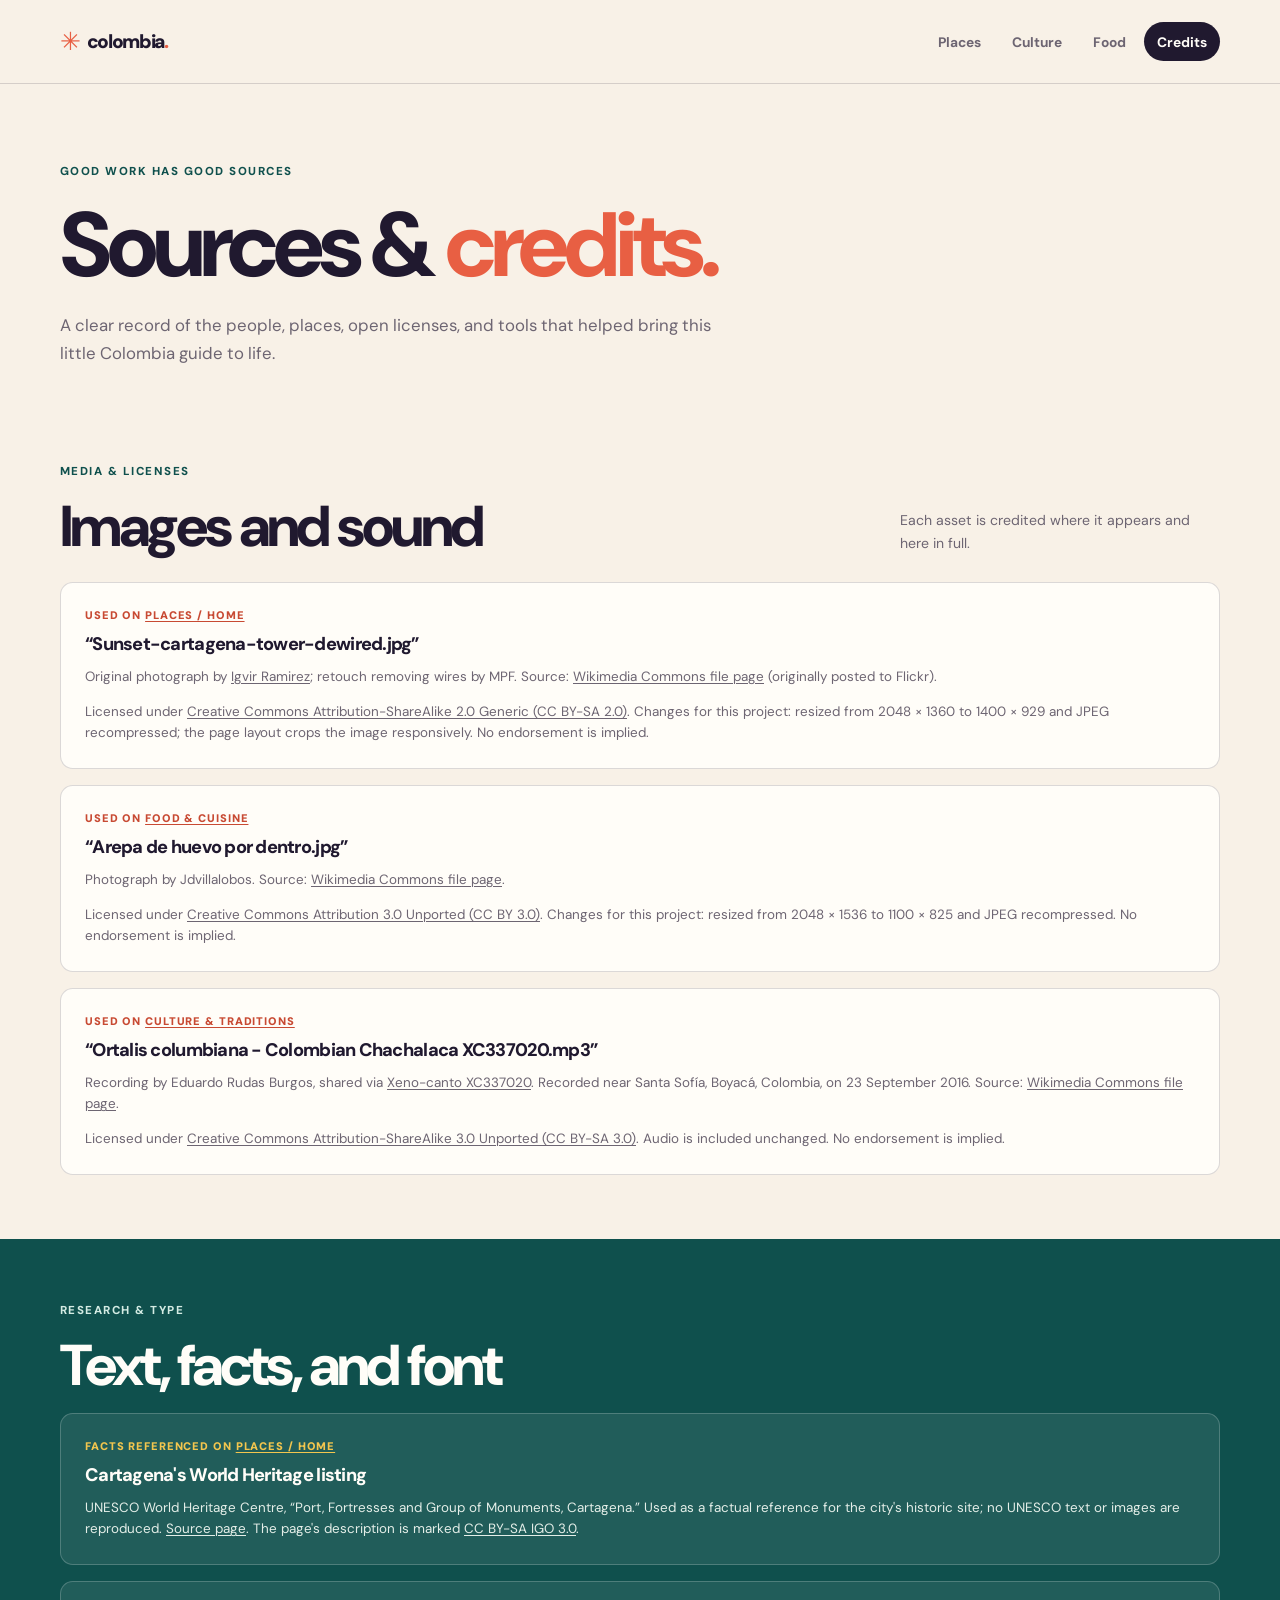
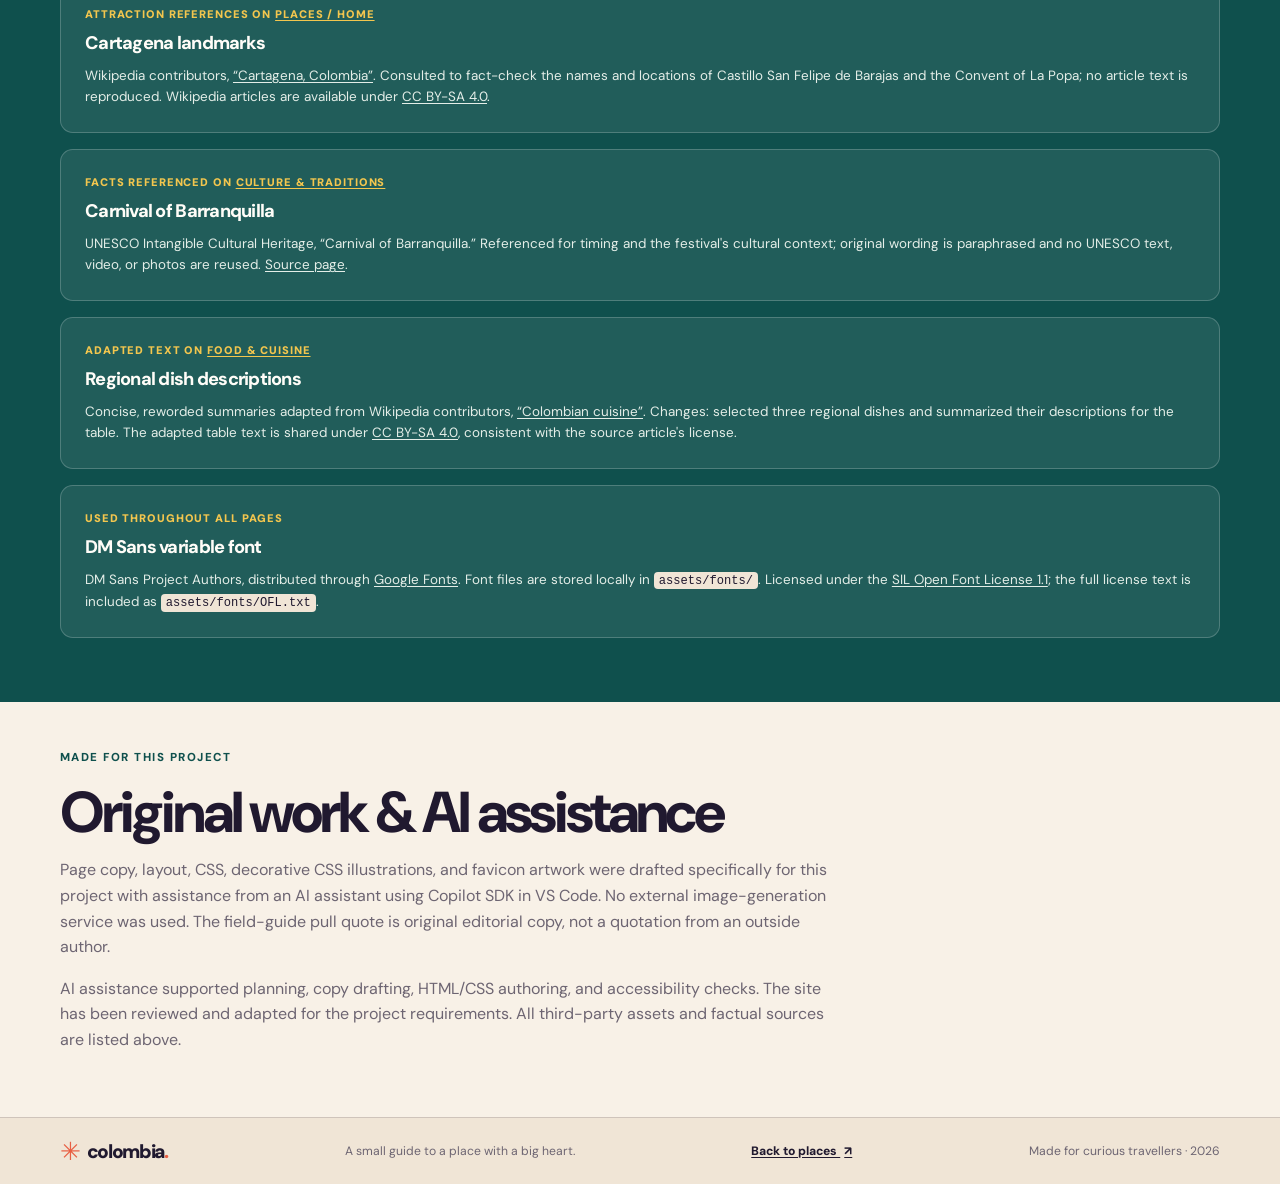
==== credits.html @ d4d393ba "Add AI-assisted Colombia travel website Co-authored-by: Copilot <223556219+Copilot@users.noreply.git" ====
<!DOCTYPE html>
<html lang="en">
  <head>
    <meta charset="utf-8">
    <meta name="viewport" content="width=device-width, initial-scale=1">
    <meta name="description" content="Sources, Creative Commons licenses, asset details, and AI contribution for the Colombia, in full colour travel guide.">
    <meta name="theme-color" content="#f8f1e7">
    <title>Sources &amp; credits | Colombia, in full colour</title>
    <link rel="icon" type="image/svg+xml" href="assets/icons/favicon.svg">
    <link rel="icon" type="image/png" sizes="32x32" href="assets/icons/favicon-32.png">
    <link rel="apple-touch-icon" sizes="180x180" href="assets/icons/apple-touch-icon.png">
    <link rel="manifest" href="site.webmanifest">
    <link rel="stylesheet" href="css/styles.css">
  </head>
  <body>
    <a class="skip-link" href="#main">Skip to content</a>
    <header class="site-header">
      <div class="header-inner">
        <a class="wordmark" href="index.html" aria-label="Colombia, in full colour — home">
          <span class="wordmark-sun" aria-hidden="true">✳</span>
          <span>colombia<span class="wordmark-dot">.</span></span>
        </a>
        <nav class="site-nav" aria-label="Main navigation">
          <ul>
            <li><a href="index.html">Places</a></li>
            <li><a href="culture.html">Culture</a></li>
            <li><a href="food.html">Food</a></li>
            <li><a href="credits.html" aria-current="page">Credits</a></li>
          </ul>
        </nav>
      </div>
    </header>

    <main id="main">
      <section class="page-shell credits-hero" aria-labelledby="credits-title">
        <p class="eyebrow">Good work has good sources</p>
        <h1 id="credits-title">Sources &amp; <em>credits.</em></h1>
        <p class="hero-intro">A clear record of the people, places, open licenses, and tools that helped bring this little Colombia guide to life.</p>
      </section>

      <section class="page-shell credits-section" aria-labelledby="media-title">
        <div class="section-heading">
          <div>
            <p class="eyebrow">Media &amp; licenses</p>
            <h2 id="media-title">Images and sound</h2>
          </div>
          <p class="section-aside">Each asset is credited where it appears and here in full.</p>
        </div>
        <div class="credit-list">
          <article class="credit-entry">
            <p class="credit-page">Used on <a href="index.html">Places / home</a></p>
            <h3>“Sunset-cartagena-tower-dewired.jpg”</h3>
            <p>Original photograph by <a href="https://www.flickr.com/photos/igvir/">Igvir Ramirez</a>; retouch removing wires by MPF. Source: <a href="https://commons.wikimedia.org/wiki/File:Sunset-cartagena-tower-dewired.jpg">Wikimedia Commons file page</a> (originally posted to Flickr).</p>
            <p>Licensed under <a href="https://creativecommons.org/licenses/by-sa/2.0/" rel="license">Creative Commons Attribution-ShareAlike 2.0 Generic (CC BY-SA 2.0)</a>. Changes for this project: resized from 2048 × 1360 to 1400 × 929 and JPEG recompressed; the page layout crops the image responsively. No endorsement is implied.</p>
          </article>
          <article class="credit-entry">
            <p class="credit-page">Used on <a href="food.html">Food &amp; cuisine</a></p>
            <h3>“Arepa de huevo por dentro.jpg”</h3>
            <p>Photograph by Jdvillalobos. Source: <a href="https://commons.wikimedia.org/wiki/File:Arepa_de_huevo_por_dentro.jpg">Wikimedia Commons file page</a>.</p>
            <p>Licensed under <a href="https://creativecommons.org/licenses/by/3.0/" rel="license">Creative Commons Attribution 3.0 Unported (CC BY 3.0)</a>. Changes for this project: resized from 2048 × 1536 to 1100 × 825 and JPEG recompressed. No endorsement is implied.</p>
          </article>
          <article class="credit-entry">
            <p class="credit-page">Used on <a href="culture.html">Culture &amp; traditions</a></p>
            <h3>“Ortalis columbiana - Colombian Chachalaca XC337020.mp3”</h3>
            <p>Recording by Eduardo Rudas Burgos, shared via <a href="https://www.xeno-canto.org/337020">Xeno-canto XC337020</a>. Recorded near Santa Sofía, Boyacá, Colombia, on 23 September 2016. Source: <a href="https://commons.wikimedia.org/wiki/File:Ortalis_columbiana_-_Colombian_Chachalaca_XC337020.mp3">Wikimedia Commons file page</a>.</p>
            <p>Licensed under <a href="https://creativecommons.org/licenses/by-sa/3.0/" rel="license">Creative Commons Attribution-ShareAlike 3.0 Unported (CC BY-SA 3.0)</a>. Audio is included unchanged. No endorsement is implied.</p>
          </article>
        </div>
      </section>

      <section class="credits-license-band" aria-labelledby="text-title">
        <div class="page-shell">
          <div class="section-heading">
            <div>
              <p class="eyebrow eyebrow-light">Research &amp; type</p>
              <h2 id="text-title">Text, facts, and font</h2>
            </div>
          </div>
          <div class="credit-list credit-list-dark">
            <article class="credit-entry">
              <p class="credit-page">Facts referenced on <a href="index.html">Places / home</a></p>
              <h3>Cartagena's World Heritage listing</h3>
              <p>UNESCO World Heritage Centre, “Port, Fortresses and Group of Monuments, Cartagena.” Used as a factual reference for the city's historic site; no UNESCO text or images are reproduced. <a href="https://whc.unesco.org/en/list/285/">Source page</a>. The page's description is marked <a href="https://whc.unesco.org/en/licenses/6/">CC BY-SA IGO 3.0</a>.</p>
            </article>
            <article class="credit-entry">
              <p class="credit-page">Attraction references on <a href="index.html">Places / home</a></p>
              <h3>Cartagena landmarks</h3>
              <p>Wikipedia contributors, <a href="https://en.wikipedia.org/wiki/Cartagena,_Colombia">“Cartagena, Colombia”</a>. Consulted to fact-check the names and locations of Castillo San Felipe de Barajas and the Convent of La Popa; no article text is reproduced. Wikipedia articles are available under <a href="https://creativecommons.org/licenses/by-sa/4.0/" rel="license">CC BY-SA 4.0</a>.</p>
            </article>
            <article class="credit-entry">
              <p class="credit-page">Facts referenced on <a href="culture.html">Culture &amp; traditions</a></p>
              <h3>Carnival of Barranquilla</h3>
              <p>UNESCO Intangible Cultural Heritage, “Carnival of Barranquilla.” Referenced for timing and the festival's cultural context; original wording is paraphrased and no UNESCO text, video, or photos are reused. <a href="https://ich.unesco.org/en/RL/carnival-of-barranquilla-00051">Source page</a>.</p>
            </article>
            <article class="credit-entry">
              <p class="credit-page">Adapted text on <a href="food.html">Food &amp; cuisine</a></p>
              <h3>Regional dish descriptions</h3>
              <p>Concise, reworded summaries adapted from Wikipedia contributors, <a href="https://en.wikipedia.org/wiki/Colombian_cuisine">“Colombian cuisine”</a>. Changes: selected three regional dishes and summarized their descriptions for the table. The adapted table text is shared under <a href="https://creativecommons.org/licenses/by-sa/4.0/" rel="license">CC BY-SA 4.0</a>, consistent with the source article's license.</p>
            </article>
            <article class="credit-entry">
              <p class="credit-page">Used throughout all pages</p>
              <h3>DM Sans variable font</h3>
              <p>DM Sans Project Authors, distributed through <a href="https://github.com/google/fonts/tree/main/ofl/dmsans">Google Fonts</a>. Font files are stored locally in <code>assets/fonts/</code>. Licensed under the <a href="https://openfontlicense.org/">SIL Open Font License 1.1</a>; the full license text is included as <code>assets/fonts/OFL.txt</code>.</p>
            </article>
          </div>
        </div>
      </section>

      <section class="page-shell credits-section original-work" aria-labelledby="original-title">
        <p class="eyebrow">Made for this project</p>
        <h2 id="original-title">Original work &amp; AI assistance</h2>
        <p>Page copy, layout, CSS, decorative CSS illustrations, and favicon artwork were drafted specifically for this project with assistance from an AI assistant using Copilot SDK in VS Code. No external image-generation service was used. The field-guide pull quote is original editorial copy, not a quotation from an outside author.</p>
        <p>AI assistance supported planning, copy drafting, HTML/CSS authoring, and accessibility checks. The site has been reviewed and adapted for the project requirements. All third-party assets and factual sources are listed above.</p>
      </section>
    </main>

    <footer class="site-footer">
      <div class="page-shell footer-inner">
        <a class="wordmark wordmark-footer" href="index.html"><span class="wordmark-sun" aria-hidden="true">✳</span><span>colombia<span class="wordmark-dot">.</span></span></a>
        <p>A small guide to a place with a big heart.</p>
        <a class="footer-credit" href="index.html">Back to places <span aria-hidden="true">↗</span></a>
        <small>Made for curious travellers · 2026</small>
      </div>
    </footer>
  </body>
</html>
---- css/styles.css ----
@font-face {
  font-family: "DM Sans";
  src: url("../assets/fonts/DM-Sans-Variable.ttf") format("truetype");
  font-style: normal;
  font-weight: 400 900;
  font-display: swap;
}

:root {
  color-scheme: light;
  --paper: #f8f1e7;
  --paper-deep: #f0e5d6;
  --ink: #20192f;
  --muted: #6d6572;
  --coral: #e85f43;
  --coral-dark: #c84a33;
  --yellow: #f3c64e;
  --teal: #176f69;
  --teal-dark: #0f504d;
  --lilac: #cdbbe8;
  --white: #fffdf8;
  --line: rgba(32, 25, 47, 0.16);
  --shell: 1160px;
  font-family: "DM Sans", sans-serif;
  font-synthesis: none;
  text-rendering: optimizeLegibility;
}

* {
  box-sizing: border-box;
}

html {
  scroll-behavior: smooth;
}

body {
  margin: 0;
  background: var(--paper);
  color: var(--ink);
  font-size: 1rem;
  line-height: 1.6;
}

img,
svg,
audio {
  max-width: 100%;
}

img {
  display: block;
}

a {
  color: inherit;
}

a:hover {
  color: var(--coral-dark);
}

a:focus-visible,
button:focus-visible,
input:focus-visible,
textarea:focus-visible {
  outline: 3px solid var(--teal);
  outline-offset: 4px;
}

button,
input,
textarea {
  font: inherit;
}

button {
  cursor: pointer;
}

::selection {
  color: var(--ink);
  background: var(--yellow);
}

.page-shell {
  width: min(calc(100% - 2rem), var(--shell));
  margin-inline: auto;
}

.skip-link {
  position: absolute;
  z-index: 20;
  top: 0.5rem;
  left: 0.5rem;
  padding: 0.7rem 1rem;
  transform: translateY(-150%);
  border-radius: 0.35rem;
  background: var(--ink);
  color: var(--white);
  font-weight: 700;
}

.skip-link:focus {
  transform: translateY(0);
}

.site-header {
  position: relative;
  z-index: 5;
  border-bottom: 1px solid var(--line);
  background: var(--paper);
}

.header-inner {
  display: flex;
  width: min(calc(100% - 2rem), var(--shell));
  min-height: 5rem;
  margin-inline: auto;
  flex-direction: column;
  align-items: flex-start;
  justify-content: center;
  gap: 0.55rem;
  padding-block: 0.65rem;
}

.wordmark {
  display: inline-flex;
  align-items: center;
  gap: 0.45rem;
  color: var(--ink);
  font-size: 1.2rem;
  font-weight: 900;
  letter-spacing: -0.07em;
  line-height: 1;
  text-decoration: none;
}

.wordmark:hover {
  color: var(--ink);
}

.wordmark-sun {
  color: var(--coral);
  font-size: 1.55rem;
  line-height: 0.8;
}

.wordmark-dot {
  color: var(--coral);
}

.site-nav {
  width: 100%;
}

.site-nav ul {
  display: flex;
  margin: 0;
  padding: 0;
  flex-wrap: wrap;
  gap: 0.25rem;
  list-style: none;
}

.site-nav a {
  display: inline-block;
  padding: 0.38rem 0.65rem;
  border-radius: 999px;
  color: var(--muted);
  font-size: 0.83rem;
  font-weight: 700;
  text-decoration: none;
}

.site-nav a:hover,
.site-nav a[aria-current="page"] {
  background: var(--ink);
  color: var(--white);
}

.eyebrow {
  display: flex;
  align-items: center;
  gap: 0.55rem;
  margin: 0 0 1rem;
  color: var(--teal-dark);
  font-size: 0.72rem;
  font-weight: 800;
  letter-spacing: 0.13em;
  line-height: 1.4;
  text-transform: uppercase;
}

.eyebrow-mark {
  display: inline-block;
  width: 0.55rem;
  height: 0.55rem;
  border-radius: 50%;
  background: var(--coral);
}

h1,
h2,
h3,
p,
figure {
  margin-top: 0;
}

h1,
h2,
h3 {
  line-height: 1.08;
}

h1,
h2 {
  font-weight: 800;
  letter-spacing: -0.055em;
}

h1 {
  max-width: 11ch;
  margin-bottom: 1.1rem;
  font-size: clamp(2.8rem, 11vw, 5.7rem);
}

h1 em {
  color: var(--coral);
  font-style: normal;
}

h2 {
  margin-bottom: 0.8rem;
  font-size: clamp(2rem, 7vw, 3.6rem);
}

h3 {
  margin-bottom: 0.7rem;
  font-size: 1.42rem;
  font-weight: 800;
  letter-spacing: -0.04em;
}

.hero {
  display: grid;
  gap: 2rem;
  padding-block: 3rem 3.5rem;
}

.hero-copy {
  position: relative;
  z-index: 1;
}

.hero-intro {
  max-width: 38rem;
  margin-bottom: 1.5rem;
  color: var(--muted);
  font-size: 1.05rem;
  line-height: 1.65;
}

.hero-actions {
  display: flex;
  align-items: center;
  flex-wrap: wrap;
  gap: 0.9rem 1.25rem;
}

.button {
  display: inline-flex;
  min-height: 3rem;
  align-items: center;
  justify-content: center;
  gap: 0.8rem;
  padding: 0.72rem 1.1rem;
  border: 2px solid transparent;
  border-radius: 999px;
  font-size: 0.88rem;
  font-weight: 800;
  line-height: 1.2;
  text-decoration: none;
  transition: transform 160ms ease, background-color 160ms ease;
}

.button:not(:disabled):hover {
  transform: translateY(-2px);
  color: inherit;
}

.button:disabled {
  cursor: not-allowed;
  opacity: 0.62;
}

.button-dark {
  background: var(--ink);
  color: var(--white);
}

.button-dark:not(:disabled):hover {
  background: var(--teal-dark);
  color: var(--white);
}

.button-light {
  background: var(--white);
  color: var(--ink);
}

.button-light:not(:disabled):hover {
  background: var(--yellow);
}

.text-link,
.arrow-link,
.footer-credit {
  font-size: 0.86rem;
  font-weight: 800;
  text-decoration-thickness: 1px;
  text-underline-offset: 0.2em;
}

.text-link span,
.arrow-link span,
.footer-credit span {
  margin-left: 0.25rem;
}

.hero-note {
  display: flex;
  align-items: center;
  gap: 0.8rem;
  margin-top: 2rem;
}

.note-number {
  display: grid;
  width: 2.5rem;
  height: 2.5rem;
  flex: 0 0 auto;
  place-items: center;
  border: 1px solid var(--line);
  border-radius: 50%;
  color: var(--coral-dark);
  font-size: 0.72rem;
  font-weight: 800;
}

.hero-note p {
  margin: 0;
  color: var(--muted);
  font-size: 0.78rem;
  line-height: 1.45;
}

.hero-note strong {
  color: var(--ink);
}

.hero-figure {
  position: relative;
  min-width: 0;
  margin: 0;
}

.hero-figure img {
  width: 100%;
  height: min(74vw, 26rem);
  min-height: 15rem;
  border-radius: 48% 48% 0.8rem 0.8rem;
  object-fit: cover;
  object-position: center 54%;
}

.image-caption {
  display: flex;
  justify-content: space-between;
  gap: 0.75rem;
  margin-top: 0.65rem;
  color: var(--muted);
  font-size: 0.68rem;
  font-weight: 700;
}

.hero-sticker {
  position: absolute;
  top: 0.7rem;
  right: 0.25rem;
  display: grid;
  width: 5.4rem;
  height: 5.4rem;
  align-content: center;
  border-radius: 50%;
  background: var(--yellow);
  color: var(--ink);
  font-size: 1rem;
  font-weight: 900;
  line-height: 1;
  text-align: center;
  transform: rotate(9deg);
}

.hero-sticker span {
  margin-top: 0.25rem;
  font-size: 0.57rem;
  letter-spacing: 0.08em;
  text-transform: uppercase;
}

.intro-strip {
  overflow: hidden;
  background: var(--teal);
  color: var(--white);
}

.intro-strip-inner {
  position: relative;
  padding-block: 2.1rem;
}

.eyebrow-light {
  color: #d3ebe3;
}

.intro-statement {
  max-width: 22ch;
  margin-bottom: 0;
  font-size: clamp(1.7rem, 6vw, 3.1rem);
  font-weight: 700;
  letter-spacing: -0.045em;
  line-height: 1.2;
}

.intro-statement span {
  color: var(--yellow);
}

.round-link {
  display: grid;
  width: 2.8rem;
  height: 2.8rem;
  margin-top: 1.2rem;
  place-items: center;
  border-radius: 50%;
  background: var(--yellow);
  color: var(--ink);
  font-size: 1.2rem;
  font-weight: 800;
  text-decoration: none;
}

.section-block {
  padding-block: 4rem;
}

.section-heading {
  display: flex;
  align-items: flex-end;
  justify-content: space-between;
  flex-wrap: wrap;
  gap: 0.5rem 2rem;
  margin-bottom: 1.5rem;
}

.section-heading h2 {
  margin-bottom: 0;
}

.section-aside {
  max-width: 20rem;
  margin: 0 0 0.25rem;
  color: var(--muted);
  font-size: 0.88rem;
}

.place-grid {
  display: grid;
  gap: 1rem;
}

.place-card {
  overflow: hidden;
  border: 1px solid var(--line);
  border-radius: 1rem;
  background: var(--white);
}

.card-art {
  position: relative;
  height: 11.5rem;
  overflow: hidden;
}

.card-art-walls {
  background: #e9926c;
}

.art-sun {
  position: absolute;
  top: 1.25rem;
  right: 2.2rem;
  width: 4rem;
  height: 4rem;
  border-radius: 50%;
  background: var(--yellow);
}

.art-wall {
  position: absolute;
  right: -1rem;
  bottom: -1.5rem;
  left: -1rem;
  height: 5rem;
  border-top: 0.7rem solid #f6c875;
  background: #d97052;
  transform: rotate(-5deg);
}

.art-tower {
  position: absolute;
  bottom: 1.2rem;
  left: 36%;
  width: 3.8rem;
  height: 6rem;
  border: 0.35rem solid var(--ink);
  border-bottom: 0;
  background: #f5cb86;
}

.art-tower::before {
  position: absolute;
  top: -1.2rem;
  left: -0.6rem;
  width: 4.2rem;
  height: 1.2rem;
  border: 0.3rem solid var(--ink);
  background: #f1a86d;
  content: "";
}

.art-tower::after {
  position: absolute;
  right: 1.25rem;
  bottom: 0;
  width: 0.7rem;
  height: 2rem;
  border-radius: 0.6rem 0.6rem 0 0;
  background: var(--ink);
  content: "";
}

.card-art-fort {
  background: #b7d4be;
}

.fort-hill {
  position: absolute;
  bottom: -2rem;
  left: 10%;
  width: 80%;
  height: 8rem;
  border-radius: 50% 50% 0 0;
  background: var(--teal);
}

.fort-body {
  position: absolute;
  bottom: 1.4rem;
  left: 24%;
  width: 52%;
  height: 3.7rem;
  border: 0.3rem solid var(--ink);
  background: #e19a57;
  clip-path: polygon(0 100%, 8% 30%, 23% 30%, 31% 0, 68% 0, 77% 30%, 92% 30%, 100% 100%);
}

.fort-tower {
  position: absolute;
  bottom: 4.9rem;
  left: calc(50% - 1rem);
  width: 2rem;
  height: 2.4rem;
  border: 0.25rem solid var(--ink);
  border-bottom: 0;
  background: var(--coral);
}

.fort-tower::before {
  position: absolute;
  top: -0.5rem;
  left: -0.25rem;
  width: 2rem;
  height: 0.5rem;
  background: var(--ink);
  content: "";
}

.card-art-view {
  background: #e3cce4;
}

.view-sun {
  position: absolute;
  top: 1.5rem;
  right: 2rem;
  width: 4rem;
  height: 4rem;
  border-radius: 50%;
  background: var(--yellow);
}

.view-hill {
  position: absolute;
  bottom: -1rem;
  width: 70%;
  height: 8rem;
  border-radius: 50% 50% 0 0;
}

.hill-back {
  position: absolute;
  left: -5%;
  background: var(--coral);
}

.hill-front {
  right: -12%;
  background: var(--teal);
}

.view-cross {
  position: absolute;
  z-index: 1;
  top: 3.1rem;
  left: 35%;
  width: 0.3rem;
  height: 2rem;
  background: var(--ink);
}

.view-cross::before {
  position: absolute;
  top: 0.45rem;
  left: -0.55rem;
  width: 1.4rem;
  height: 0.25rem;
  background: var(--ink);
  content: "";
}

.place-card-copy {
  padding: 1.2rem;
}

.card-index {
  margin-bottom: 0.65rem;
  color: var(--coral-dark);
  font-size: 0.65rem;
  font-weight: 900;
  letter-spacing: 0.1em;
}

.place-card-copy > p:not(.card-index) {
  min-height: 3.1rem;
  margin-bottom: 1rem;
  color: var(--muted);
  font-size: 0.88rem;
}

.arrow-link {
  display: inline-block;
}

.invitation {
  display: grid;
  gap: 1rem;
  align-items: center;
  margin-bottom: 4rem;
  padding: 1.5rem;
  border-radius: 1.2rem;
  background: var(--coral);
  color: var(--white);
}

.invitation .eyebrow {
  color: #ffe2cc;
}

.invitation h2 {
  margin: 0;
  font-size: clamp(2rem, 7vw, 3.8rem);
}

.invitation-stamp {
  display: grid;
  width: 5.4rem;
  height: 5.4rem;
  place-items: center;
  border: 1px solid rgba(255, 255, 255, 0.7);
  border-radius: 50%;
  font-size: 0.72rem;
  font-weight: 900;
  letter-spacing: 0.15em;
  line-height: 1.15;
  text-align: center;
  transform: rotate(-10deg);
}

.form-section {
  display: grid;
  gap: 2rem;
  padding-bottom: 4rem;
}

.form-intro h2 {
  max-width: 12ch;
}

.form-intro > p:last-child {
  max-width: 32rem;
  color: var(--muted);
}

.note-form {
  padding: 1.2rem;
  border: 1px solid var(--line);
  border-radius: 1rem;
  background: var(--white);
}

.form-demo-note {
  margin-bottom: 0.75rem;
  color: var(--coral-dark);
  font-size: 0.8rem;
  font-weight: 800;
}

.note-form fieldset {
  min-width: 0;
  margin: 0;
  padding: 0;
  border: 0;
}

.note-form legend {
  margin-bottom: 1rem;
  font-size: 1.05rem;
  font-weight: 800;
}

.field-grid {
  display: grid;
  gap: 0.9rem;
}

.form-field {
  display: grid;
  gap: 0.35rem;
  margin-bottom: 0.9rem;
}

.form-field label {
  font-size: 0.79rem;
  font-weight: 800;
}

.form-field input,
.form-field textarea {
  width: 100%;
  min-width: 0;
  padding: 0.75rem;
  border: 1px solid #b8adb5;
  border-radius: 0.45rem;
  background: #fffefa;
  color: var(--ink);
}

.form-field textarea {
  resize: vertical;
}

.form-field input::placeholder,
.form-field textarea::placeholder {
  color: #7d747e;
}

.site-footer {
  border-top: 1px solid var(--line);
  background: var(--paper-deep);
}

.footer-inner {
  display: flex;
  align-items: flex-start;
  flex-wrap: wrap;
  gap: 0.9rem 1.2rem;
  padding-block: 1.5rem;
}

.wordmark-footer {
  width: 100%;
}

.footer-inner p,
.footer-inner small {
  margin: 0;
  color: var(--muted);
  font-size: 0.76rem;
}

.footer-credit {
  font-size: 0.76rem;
}

.footer-inner small {
  width: 100%;
}

.page-hero {
  display: grid;
  min-height: 30rem;
  align-items: center;
  gap: 2rem;
  padding-block: 3rem;
}

.page-hero-copy {
  position: relative;
  z-index: 1;
}

.page-hero h1 {
  max-width: 10ch;
}

.culture-orbit,
.food-hero-art {
  position: relative;
  min-height: 17rem;
  overflow: hidden;
  border-radius: 1rem;
}

.culture-orbit {
  background: #e9c85d;
}

.orbit-sun {
  position: absolute;
  top: 2rem;
  left: 32%;
  width: 8rem;
  height: 8rem;
  border-radius: 50%;
  background: var(--coral);
}

.orbit-ribbon {
  position: absolute;
  width: 15rem;
  height: 5rem;
  border-radius: 50%;
  border: 1.5rem solid;
  transform: rotate(-31deg);
}

.ribbon-coral {
  top: 8rem;
  left: -1rem;
  border-color: var(--teal);
}

.ribbon-teal {
  top: 9rem;
  right: -5rem;
  border-color: #d76b50;
  transform: rotate(32deg);
}

.orbit-star {
  position: absolute;
  top: 1.3rem;
  right: 1.7rem;
  color: var(--white);
  font-size: 3.4rem;
}

.orbit-label {
  position: absolute;
  right: 1rem;
  bottom: 1rem;
  color: var(--ink);
  font-size: 0.66rem;
  font-weight: 900;
  letter-spacing: 0.14em;
  line-height: 1.35;
  text-align: right;
  text-transform: uppercase;
}

.culture-band {
  background: var(--teal-dark);
  color: var(--white);
}

.culture-layout {
  display: grid;
  gap: 1.5rem;
  padding-block: 3.5rem;
}

.culture-count {
  display: flex;
  align-items: center;
  gap: 0.75rem;
}

.count-number {
  color: var(--yellow);
  font-size: 4.5rem;
  font-weight: 900;
  letter-spacing: -0.1em;
  line-height: 0.9;
}

.count-label {
  font-size: 0.9rem;
  font-weight: 800;
  line-height: 1.1;
}

.count-rule {
  width: 2rem;
  height: 1px;
  background: rgba(255, 255, 255, 0.6);
}

.count-small {
  color: #d3ebe3;
  font-size: 0.7rem;
}

.culture-copy h2 {
  max-width: 12ch;
}

.culture-copy > p:not(.eyebrow, .source-note) {
  max-width: 43rem;
  color: #e4eee8;
  font-size: 1.02rem;
}

.culture-copy .source-note {
  color: #d3ebe3;
  font-size: 0.76rem;
}

.source-note a {
  text-decoration-thickness: 1px;
  text-underline-offset: 0.2em;
}

.culture-quote {
  align-self: end;
  margin: 0;
  padding: 1.1rem;
  border-left: 3px solid var(--yellow);
  background: rgba(255, 255, 255, 0.08);
}

.culture-quote p {
  margin-bottom: 0.7rem;
  color: var(--yellow);
  font-size: 1.3rem;
  font-weight: 800;
  letter-spacing: -0.03em;
  line-height: 1.2;
}

.culture-quote footer {
  color: #e4eee8;
  font-size: 0.74rem;
}

.sound-section {
  display: grid;
  gap: 2rem;
  padding-block: 4rem;
}

.sound-copy h2 {
  max-width: 11ch;
}

.sound-copy > p:not(.eyebrow, .source-note) {
  max-width: 40rem;
  color: var(--muted);
}

.audio-description {
  padding-left: 0.8rem;
  border-left: 2px solid var(--coral);
  font-size: 0.86rem;
}

.sound-copy .source-note {
  color: var(--muted);
  font-size: 0.76rem;
}

.audio-card {
  position: relative;
  align-self: center;
  padding: 1.4rem;
  border-radius: 1rem;
  background: var(--yellow);
}

.audio-icon {
  position: absolute;
  top: 1rem;
  right: 1.1rem;
  color: var(--coral-dark);
  font-size: 2.2rem;
  line-height: 1;
}

.audio-kicker {
  margin-bottom: 0.8rem;
  color: var(--teal-dark);
  font-size: 0.66rem;
  font-weight: 900;
  letter-spacing: 0.13em;
  text-transform: uppercase;
}

.audio-title {
  margin-bottom: 1rem;
  font-size: 1.2rem;
  font-weight: 800;
}

.audio-card audio {
  display: block;
  width: 100%;
}

.audio-meta {
  margin: 0.7rem 0 0;
  color: #4a3b2e;
  font-size: 0.72rem;
}

.traditions-section {
  padding-block: 1rem 4rem;
}

.tradition-grid {
  display: grid;
  gap: 0.8rem;
}

.tradition-card {
  min-height: 12rem;
  padding: 1.25rem;
  border-radius: 0.9rem;
}

.tradition-card p {
  margin: 0;
  font-size: 0.87rem;
}

.tradition-number {
  display: inline-block;
  margin-bottom: 2rem;
  font-size: 0.68rem;
  font-weight: 900;
}

.tradition-card-yellow {
  background: var(--yellow);
}

.tradition-card-coral {
  background: var(--coral);
  color: var(--white);
}

.tradition-card-teal {
  background: #bad6ca;
}

.next-step {
  margin-bottom: 4rem;
  padding: 1.5rem;
  border: 1px solid var(--line);
  border-radius: 1rem;
}

.next-step h2 {
  max-width: 15ch;
}

.food-hero-art {
  background: #b5d3c7;
}

.food-sunburst {
  position: absolute;
  z-index: 1;
  top: 50%;
  left: 50%;
  display: grid;
  width: 9rem;
  height: 9rem;
  align-content: center;
  border: 0.45rem solid var(--paper);
  border-radius: 50%;
  background: var(--coral);
  color: var(--white);
  font-size: 1.4rem;
  font-weight: 900;
  line-height: 1;
  text-align: center;
  transform: translate(-50%, -50%) rotate(-12deg);
}

.food-sunburst small {
  margin-top: 0.4rem;
  color: var(--yellow);
  font-size: 0.74rem;
  letter-spacing: 0.08em;
}

.food-ribbon {
  position: absolute;
  width: 16rem;
  height: 5rem;
  border-radius: 50%;
  border: 1.2rem solid;
}

.food-ribbon-one {
  top: 0.2rem;
  left: -4rem;
  border-color: var(--yellow);
  transform: rotate(28deg);
}

.food-ribbon-two {
  right: -5rem;
  bottom: 0;
  border-color: var(--teal);
  transform: rotate(-34deg);
}

.food-leaf-large {
  position: absolute;
  bottom: -1.1rem;
  left: 1rem;
  width: 4rem;
  height: 8rem;
  border: 0.25rem solid var(--teal-dark);
  border-radius: 100% 0 100% 0;
  transform: rotate(27deg);
}

.food-feature {
  display: grid;
  gap: 1.5rem;
  padding-block: 0 4rem;
}

.food-photo {
  margin: 0;
}

.food-photo img {
  width: 100%;
  height: min(72vw, 25rem);
  min-height: 15rem;
  border-radius: 1rem;
  object-fit: cover;
}

.food-feature-copy {
  align-self: center;
}

.food-feature-copy h2 {
  max-width: 10ch;
}

.food-feature-copy > p:not(.eyebrow, .credit-inline) {
  color: var(--muted);
}

.credit-inline {
  color: var(--muted);
  font-size: 0.75rem;
}

.food-table-section {
  padding-block: 3.5rem;
  background: var(--coral-dark);
  color: var(--white);
}

.section-aside-light {
  color: #f6d5c9;
}

.table-wrap {
  max-width: 100%;
  overflow-x: auto;
  border-radius: 0.8rem;
  background: var(--white);
  color: var(--ink);
}

table {
  width: 100%;
  min-width: 38rem;
  border-collapse: collapse;
  font-size: 0.84rem;
}

caption {
  padding: 0.9rem 1rem;
  background: #f7e9dd;
  font-size: 0.76rem;
  font-weight: 800;
  text-align: left;
}

th,
td {
  padding: 0.85rem 1rem;
  border-bottom: 1px solid var(--line);
  text-align: left;
  vertical-align: top;
}

thead th {
  background: var(--ink);
  color: var(--white);
  font-size: 0.73rem;
  letter-spacing: 0.04em;
}

tbody th {
  width: 23%;
  color: var(--teal-dark);
}

tbody tr:last-child th,
tbody tr:last-child td {
  border-bottom: 0;
}

.table-note {
  margin: 0.8rem 0 0;
  color: #ffebe3;
  font-size: 0.74rem;
}

.table-note a {
  font-weight: 800;
}

.food-close {
  display: grid;
  align-items: center;
  gap: 1rem;
  padding-block: 3rem;
}

.food-close h2 {
  max-width: 12ch;
}

.food-close p:not(.eyebrow) {
  max-width: 34rem;
  color: var(--muted);
}

.food-close-mark {
  color: var(--coral);
  font-size: 3.5rem;
}

.credits-hero {
  padding-block: 3.5rem 2.5rem;
}

.credits-hero h1 {
  max-width: 13ch;
}

.credits-hero .hero-intro {
  max-width: 42rem;
}

.credits-section {
  padding-block: 1.5rem 4rem;
}

.credit-list {
  display: grid;
  gap: 0.8rem;
}

.credit-entry {
  padding: 1.15rem;
  border: 1px solid var(--line);
  border-radius: 0.8rem;
  background: var(--white);
}

.credit-entry h3 {
  font-size: 1.14rem;
}

.credit-entry p:last-child {
  margin-bottom: 0;
}

.credit-entry p:not(.credit-page) {
  color: var(--muted);
  font-size: 0.84rem;
  overflow-wrap: anywhere;
}

.credit-entry a {
  text-decoration-thickness: 1px;
  text-underline-offset: 0.18em;
}

.credit-page {
  margin-bottom: 0.65rem;
  color: var(--coral-dark);
  font-size: 0.69rem;
  font-weight: 900;
  letter-spacing: 0.08em;
  text-transform: uppercase;
}

.credits-license-band {
  padding-block: 3rem;
  background: var(--teal-dark);
  color: var(--white);
}

.credits-license-band .section-heading {
  margin-bottom: 1rem;
}

.credit-list-dark .credit-entry {
  border-color: rgba(255, 255, 255, 0.2);
  background: rgba(255, 255, 255, 0.08);
}

.credit-list-dark .credit-page {
  color: var(--yellow);
}

.credit-list-dark .credit-entry p:not(.credit-page) {
  color: #e4eee8;
}

.credit-list-dark .credit-entry h3 {
  color: var(--white);
}

.original-work {
  max-width: min(calc(100% - 2rem), 48rem);
  margin-inline: max(1rem, calc((100% - var(--shell)) / 2));
  padding-block: 3rem;
}

.original-work p:not(.eyebrow) {
  color: var(--muted);
}

code {
  padding: 0.1rem 0.3rem;
  border-radius: 0.25rem;
  background: var(--paper-deep);
  color: var(--ink);
  font-size: 0.9em;
  overflow-wrap: anywhere;
}

@media (min-width: 700px) {
  .header-inner {
    min-height: 5.2rem;
    flex-direction: row;
    align-items: center;
    justify-content: space-between;
    padding-block: 0;
  }

  .site-nav {
    width: auto;
  }

  .site-nav ul {
    gap: 0.35rem;
  }

  .site-nav a {
    padding: 0.55rem 0.8rem;
    font-size: 0.86rem;
  }

  .hero {
    grid-template-columns: minmax(0, 0.92fr) minmax(18rem, 1.08fr);
    align-items: center;
    gap: 2.5rem;
    padding-block: 4.5rem;
  }

  .hero-figure img {
    height: 29rem;
  }

  .hero-sticker {
    top: 1rem;
    right: 0.6rem;
  }

  .intro-strip-inner {
    padding-block: 2.6rem;
  }

  .intro-statement {
    max-width: 22ch;
  }

  .round-link {
    position: absolute;
    right: 0;
    bottom: 2.5rem;
    margin: 0;
  }

  .place-grid {
    grid-template-columns: repeat(3, minmax(0, 1fr));
  }

  .place-card-copy {
    padding: 1.2rem;
  }

  .invitation {
    grid-template-columns: auto 1fr auto;
    gap: 1.6rem;
    padding: 2rem;
  }

  .form-section {
    grid-template-columns: 0.85fr 1.15fr;
    align-items: start;
    gap: 3rem;
  }

  .note-form {
    padding: 1.5rem;
  }

  .field-grid {
    grid-template-columns: repeat(2, minmax(0, 1fr));
  }

  .footer-inner {
    align-items: center;
    justify-content: space-between;
  }

  .wordmark-footer,
  .footer-inner small {
    width: auto;
  }

  .page-hero {
    grid-template-columns: minmax(0, 1.05fr) minmax(17rem, 0.95fr);
    gap: 3rem;
    padding-block: 4rem;
  }

  .culture-layout {
    grid-template-columns: 0.7fr 1.3fr;
    align-items: center;
    gap: 2rem;
    padding-block: 4rem;
  }

  .culture-count {
    grid-column: 1 / -1;
  }

  .culture-quote {
    grid-column: 2;
  }

  .sound-section {
    grid-template-columns: 1.1fr 0.9fr;
    align-items: center;
    gap: 3rem;
    padding-block: 5rem;
  }

  .tradition-grid {
    grid-template-columns: repeat(3, minmax(0, 1fr));
  }

  .food-feature {
    grid-template-columns: 1.1fr 0.9fr;
    align-items: center;
    gap: 3rem;
    padding-bottom: 5rem;
  }

  .food-photo img {
    height: 25rem;
  }

  .food-close {
    grid-template-columns: auto 1fr auto;
    gap: 1.5rem;
    padding-block: 4rem;
  }

  .food-close-mark {
    align-self: start;
  }

  .credits-hero {
    padding-block: 5rem 3rem;
  }

  .credit-list {
    gap: 1rem;
  }

  .credit-entry {
    padding: 1.5rem;
  }
}

@media (min-width: 1000px) {
  .hero {
    gap: 4rem;
    padding-block: 5.5rem;
  }

  .hero-copy {
    padding-block: 1rem;
  }

  .hero-figure img {
    height: 34rem;
  }

  .hero-note {
    margin-top: 3rem;
  }

  .section-block {
    padding-block: 5rem;
  }

  .place-card-copy {
    padding: 1.5rem;
  }

  .card-art {
    height: 13rem;
  }

  .culture-layout {
    grid-template-columns: 0.55fr 1.15fr 0.8fr;
    gap: 3rem;
  }

  .culture-count {
    grid-column: auto;
    align-self: start;
    padding-top: 0.5rem;
    flex-wrap: wrap;
  }

  .culture-count .count-rule {
    display: none;
  }

  .culture-count .count-small {
    flex-basis: 100%;
    margin-left: 0.2rem;
  }

  .culture-quote {
    grid-column: auto;
  }

  .traditions-section {
    padding-block: 2rem 5rem;
  }

  .credits-license-band {
    padding-block: 4rem;
  }
}

@media (min-width: 1500px) {
  .hero {
    padding-block: 6rem;
  }

  .hero-figure img {
    height: 37rem;
  }
}

@media (prefers-reduced-motion: reduce) {
  html {
    scroll-behavior: auto;
  }

  *,
  *::before,
  *::after {
    transition-duration: 0.01ms !important;
  }
}
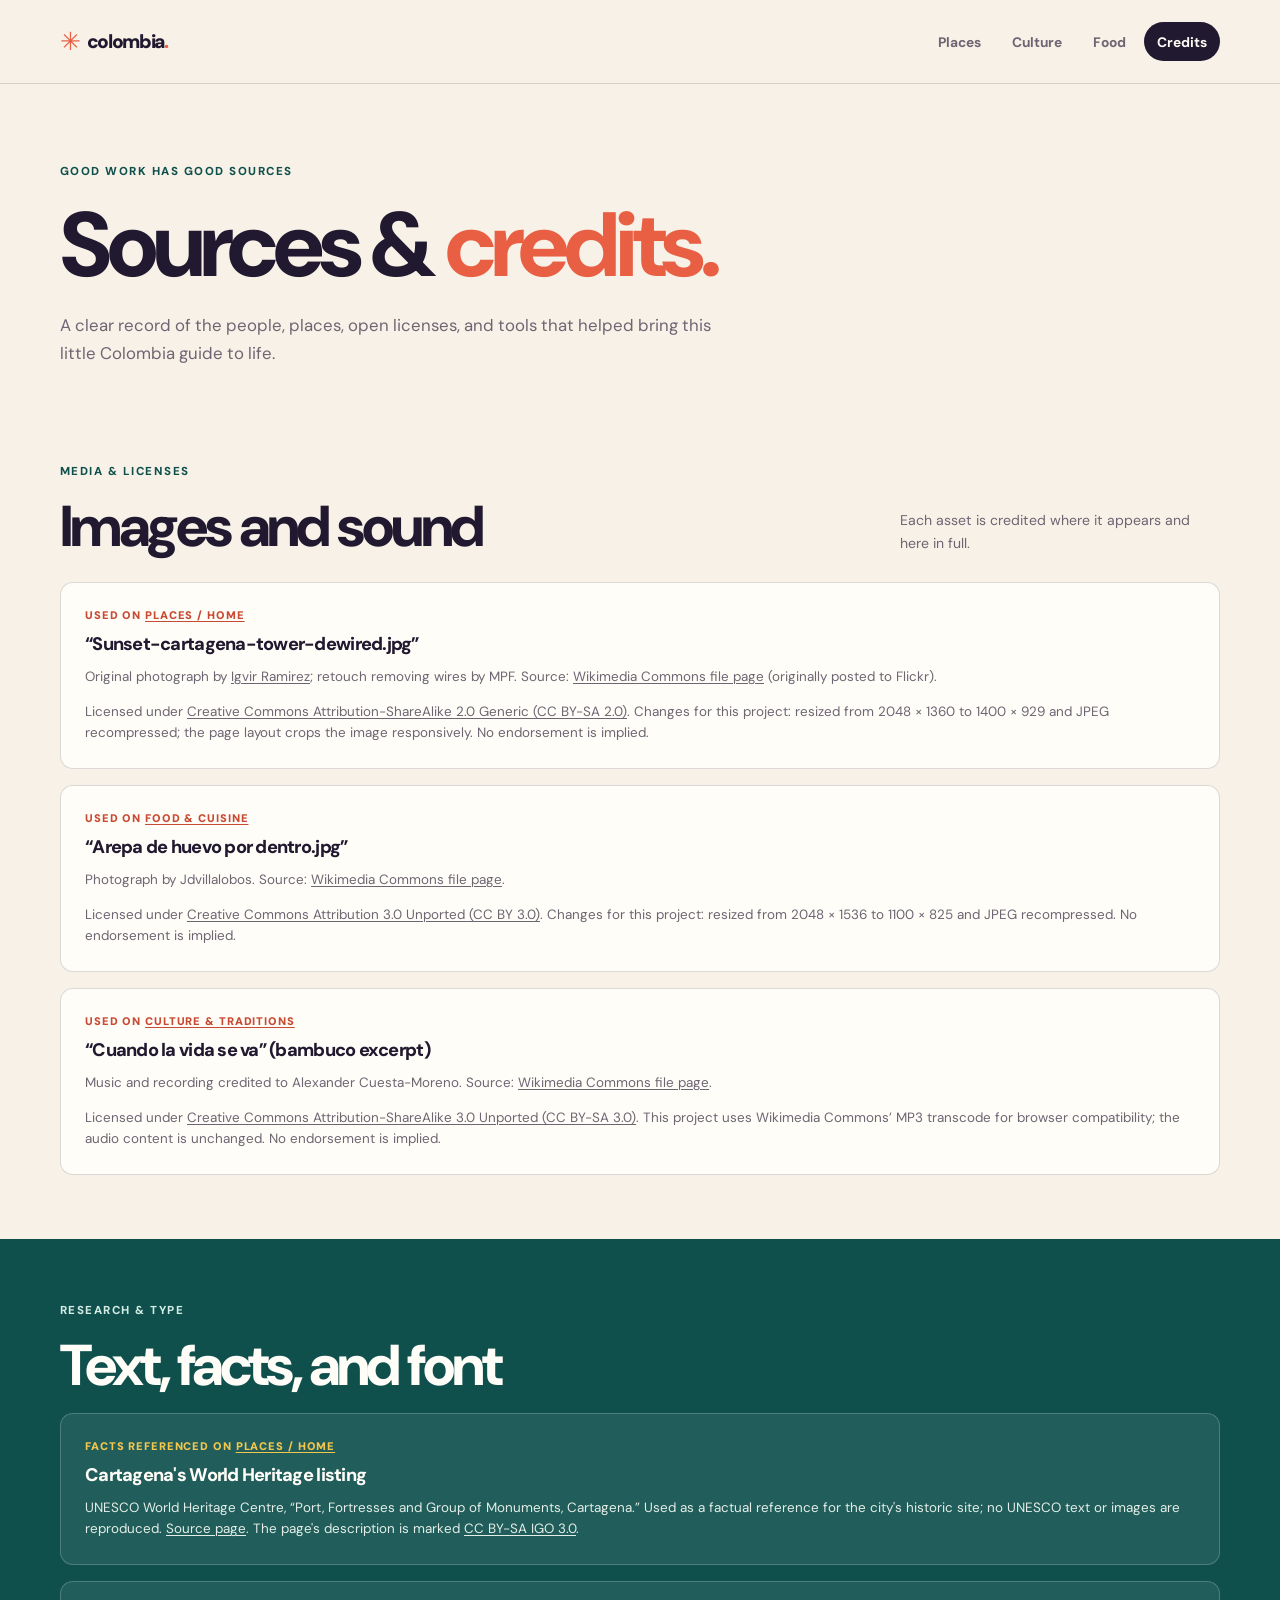
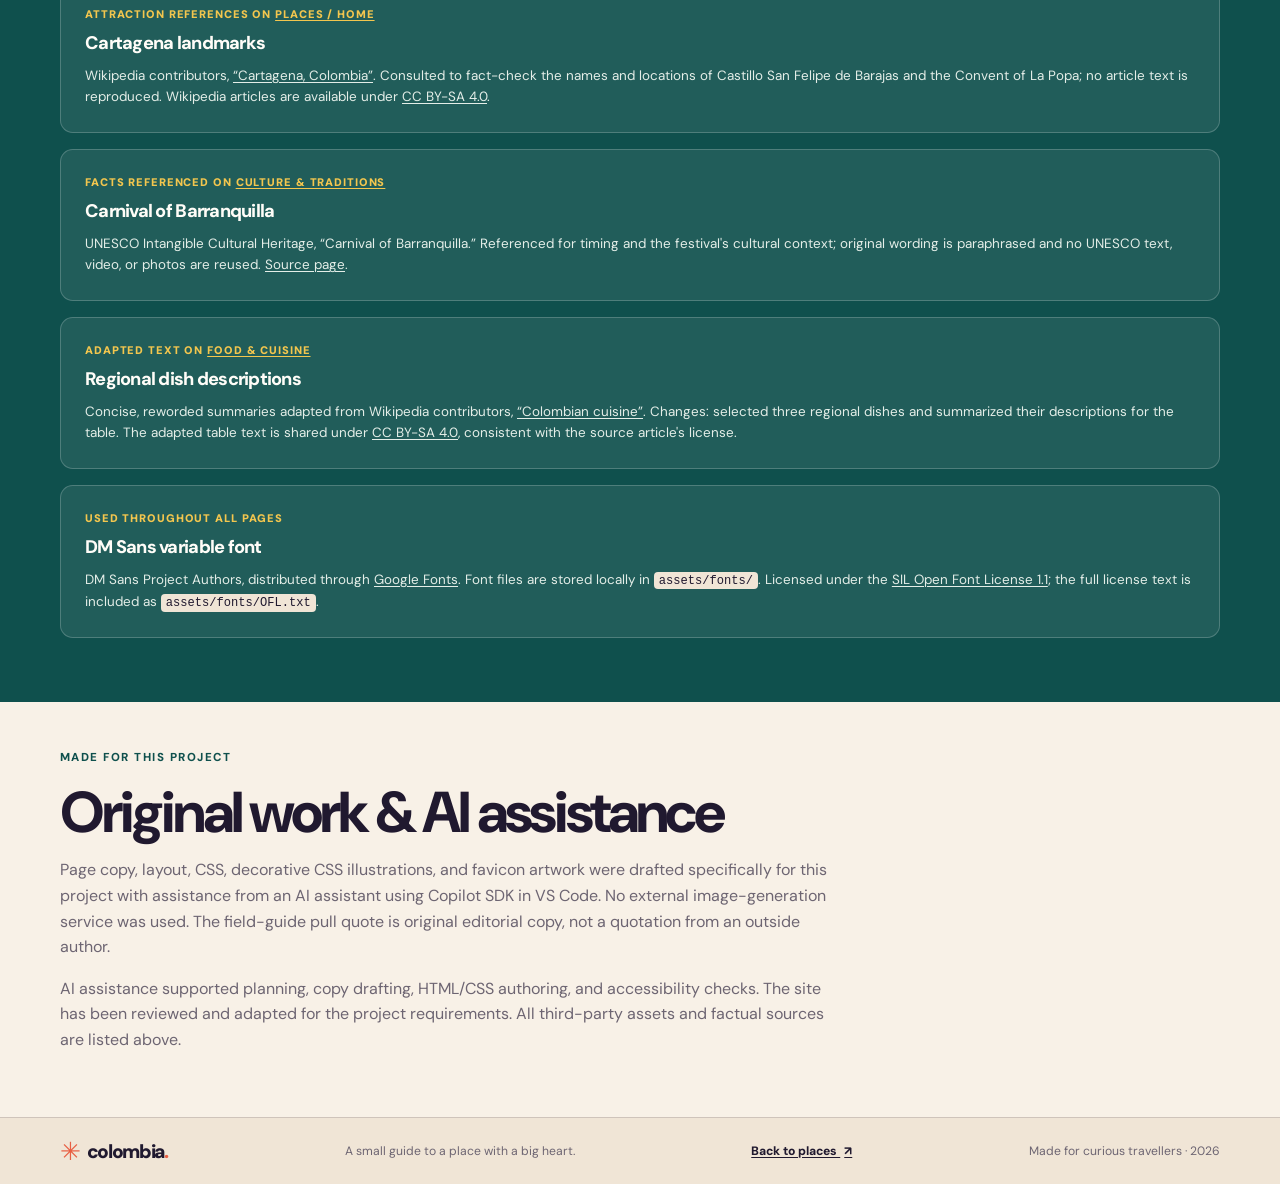
==== commit 926050bd: "Replace chachalaca with licensed bambuco audio Update the culture page and credits with the CC BY-SA" ====
--- a/credits.html
+++ b/credits.html
@@ -61,9 +61,9 @@
           </article>
           <article class="credit-entry">
             <p class="credit-page">Used on <a href="culture.html">Culture &amp; traditions</a></p>
-            <h3>“Ortalis columbiana - Colombian Chachalaca XC337020.mp3”</h3>
-            <p>Recording by Eduardo Rudas Burgos, shared via <a href="https://www.xeno-canto.org/337020">Xeno-canto XC337020</a>. Recorded near Santa Sofía, Boyacá, Colombia, on 23 September 2016. Source: <a href="https://commons.wikimedia.org/wiki/File:Ortalis_columbiana_-_Colombian_Chachalaca_XC337020.mp3">Wikimedia Commons file page</a>.</p>
-            <p>Licensed under <a href="https://creativecommons.org/licenses/by-sa/3.0/" rel="license">Creative Commons Attribution-ShareAlike 3.0 Unported (CC BY-SA 3.0)</a>. Audio is included unchanged. No endorsement is implied.</p>
+            <h3>“Cuando la vida se va” (bambuco excerpt)</h3>
+            <p>Music and recording credited to Alexander Cuesta-Moreno. Source: <a href="https://commons.wikimedia.org/wiki/File:Cuando_la_vida_se_va-fragmento.ogg">Wikimedia Commons file page</a>.</p>
+            <p>Licensed under <a href="https://creativecommons.org/licenses/by-sa/3.0/" rel="license">Creative Commons Attribution-ShareAlike 3.0 Unported (CC BY-SA 3.0)</a>. This project uses Wikimedia Commons’ MP3 transcode for browser compatibility; the audio content is unchanged. No endorsement is implied.</p>
           </article>
         </div>
       </section>
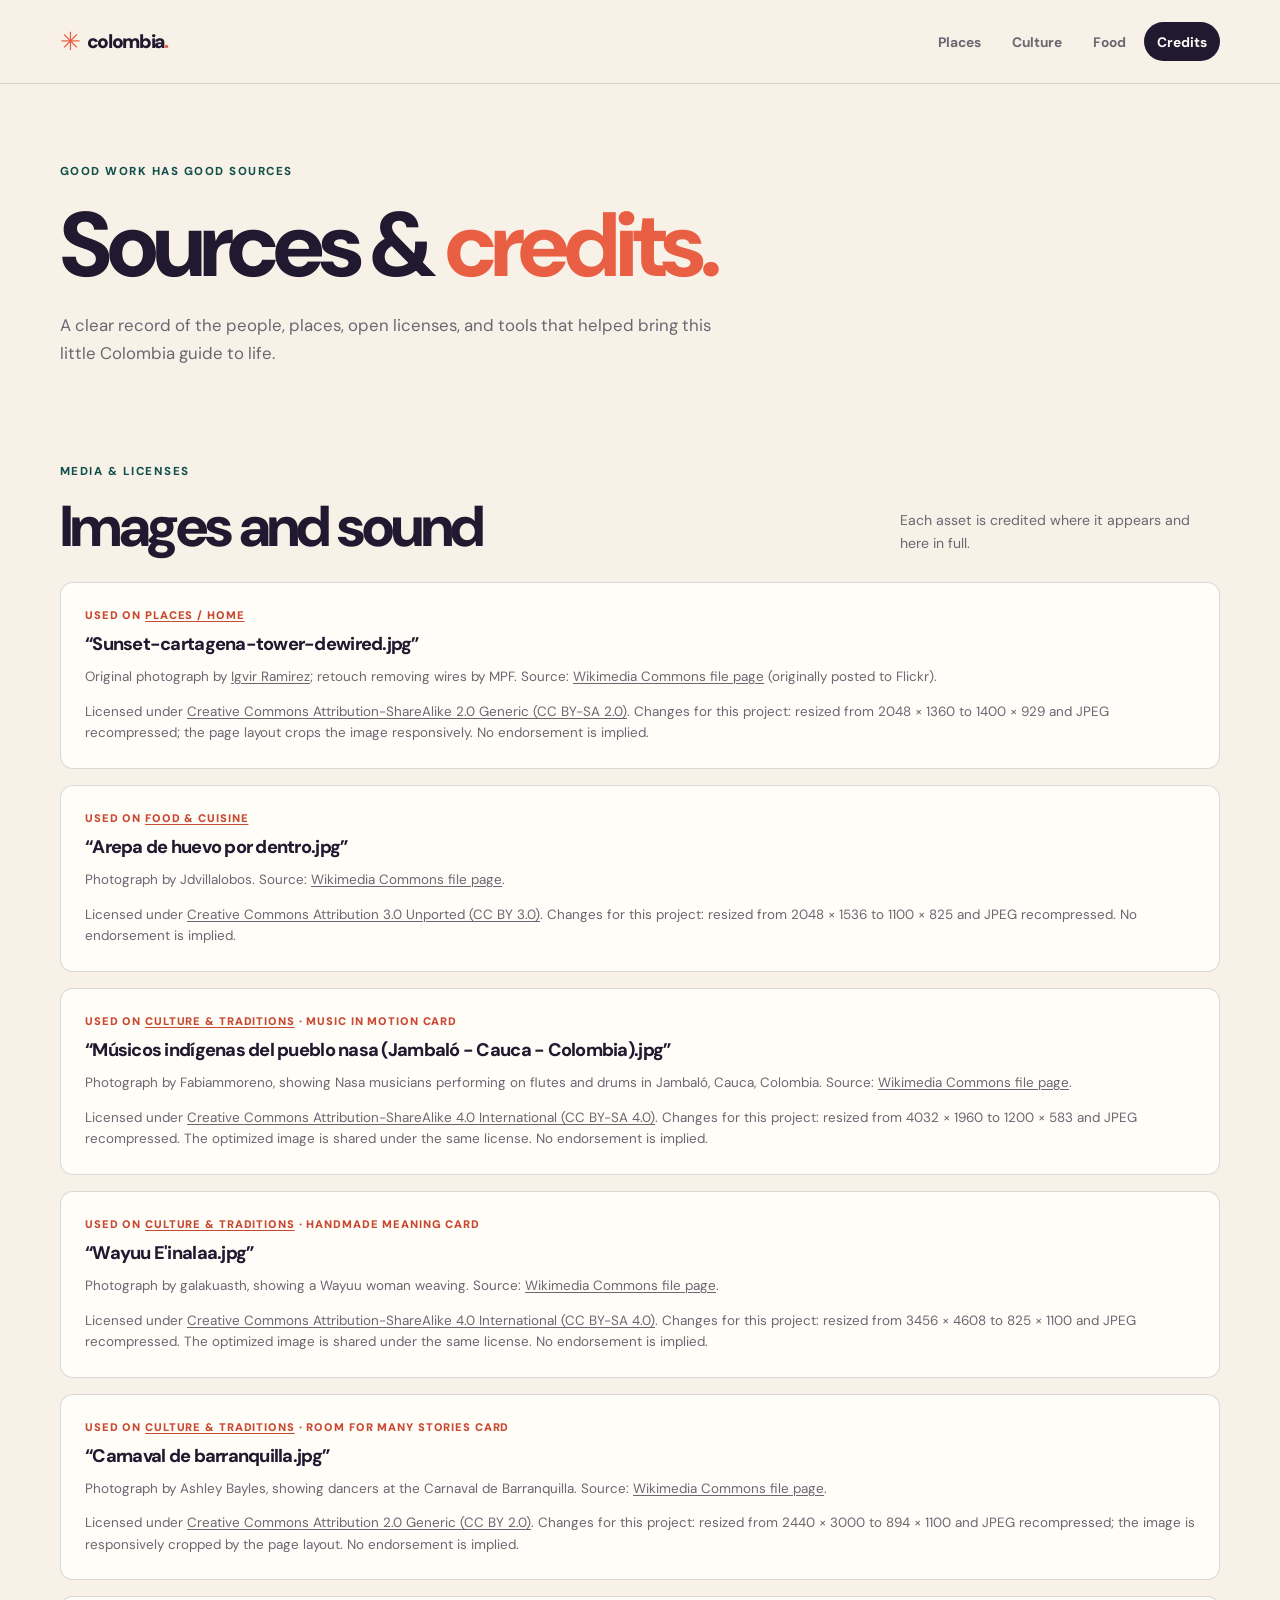
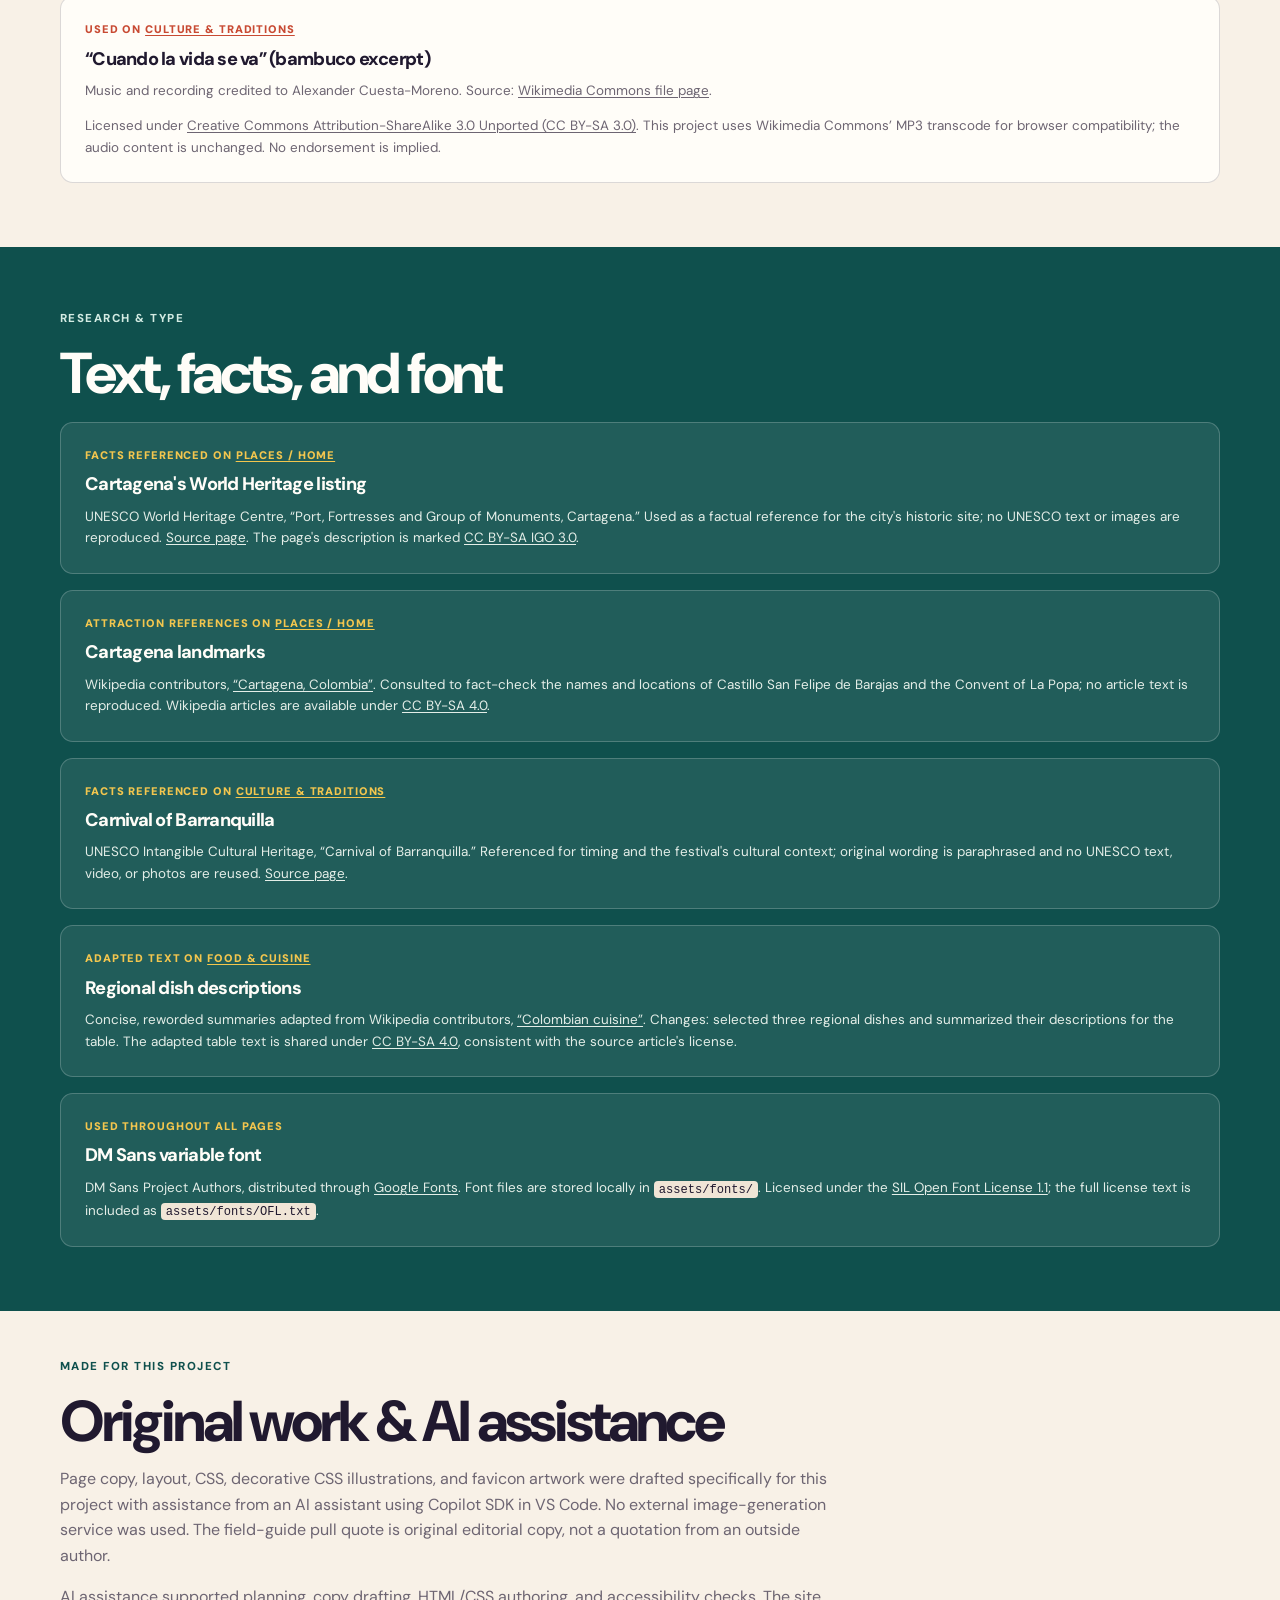
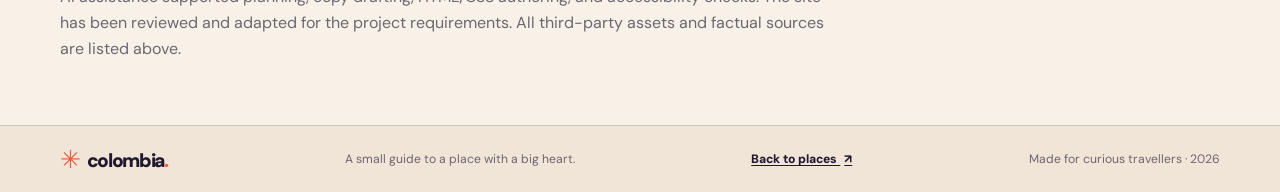
==== commit 44ab6d95: "Add licensed photos to culture cards Add optimized images for music, handmade art, and community sto" ====
--- a/credits.html
+++ b/credits.html
@@ -58,6 +58,24 @@
             <h3>“Arepa de huevo por dentro.jpg”</h3>
             <p>Photograph by Jdvillalobos. Source: <a href="https://commons.wikimedia.org/wiki/File:Arepa_de_huevo_por_dentro.jpg">Wikimedia Commons file page</a>.</p>
             <p>Licensed under <a href="https://creativecommons.org/licenses/by/3.0/" rel="license">Creative Commons Attribution 3.0 Unported (CC BY 3.0)</a>. Changes for this project: resized from 2048 × 1536 to 1100 × 825 and JPEG recompressed. No endorsement is implied.</p>
+          </article>
+          <article class="credit-entry">
+            <p class="credit-page">Used on <a href="culture.html">Culture &amp; traditions</a> · Music in motion card</p>
+            <h3>“Músicos indígenas del pueblo nasa (Jambaló - Cauca - Colombia).jpg”</h3>
+            <p>Photograph by Fabiammoreno, showing Nasa musicians performing on flutes and drums in Jambaló, Cauca, Colombia. Source: <a href="https://commons.wikimedia.org/wiki/File:M%C3%BAsicos_ind%C3%ADgenas_del_pueblo_nasa_%28Jambal%C3%B3_-_Cauca_-_Colombia%29.jpg">Wikimedia Commons file page</a>.</p>
+            <p>Licensed under <a href="https://creativecommons.org/licenses/by-sa/4.0/" rel="license">Creative Commons Attribution-ShareAlike 4.0 International (CC BY-SA 4.0)</a>. Changes for this project: resized from 4032 × 1960 to 1200 × 583 and JPEG recompressed. The optimized image is shared under the same license. No endorsement is implied.</p>
+          </article>
+          <article class="credit-entry">
+            <p class="credit-page">Used on <a href="culture.html">Culture &amp; traditions</a> · Handmade meaning card</p>
+            <h3>“Wayuu E'inalaa.jpg”</h3>
+            <p>Photograph by galakuasth, showing a Wayuu woman weaving. Source: <a href="https://commons.wikimedia.org/wiki/File:Wayuu_E%27inalaa.jpg">Wikimedia Commons file page</a>.</p>
+            <p>Licensed under <a href="https://creativecommons.org/licenses/by-sa/4.0/" rel="license">Creative Commons Attribution-ShareAlike 4.0 International (CC BY-SA 4.0)</a>. Changes for this project: resized from 3456 × 4608 to 825 × 1100 and JPEG recompressed. The optimized image is shared under the same license. No endorsement is implied.</p>
+          </article>
+          <article class="credit-entry">
+            <p class="credit-page">Used on <a href="culture.html">Culture &amp; traditions</a> · Room for many stories card</p>
+            <h3>“Carnaval de barranquilla.jpg”</h3>
+            <p>Photograph by Ashley Bayles, showing dancers at the Carnaval de Barranquilla. Source: <a href="https://commons.wikimedia.org/wiki/File:Carnaval_de_barranquilla.jpg">Wikimedia Commons file page</a>.</p>
+            <p>Licensed under <a href="https://creativecommons.org/licenses/by/2.0/" rel="license">Creative Commons Attribution 2.0 Generic (CC BY 2.0)</a>. Changes for this project: resized from 2440 × 3000 to 894 × 1100 and JPEG recompressed; the image is responsively cropped by the page layout. No endorsement is implied.</p>
           </article>
           <article class="credit-entry">
             <p class="credit-page">Used on <a href="culture.html">Culture &amp; traditions</a></p>
--- a/css/styles.css
+++ b/css/styles.css
@@ -1065,8 +1065,29 @@
 
 .tradition-card {
   min-height: 12rem;
-  padding: 1.25rem;
+  overflow: hidden;
+  padding: 0 1.25rem 1.25rem;
   border-radius: 0.9rem;
+}
+
+.tradition-figure {
+  margin: 0 -1.25rem 1rem;
+}
+
+.tradition-image {
+  width: 100%;
+  height: 11rem;
+  object-fit: cover;
+}
+
+.tradition-figure figcaption {
+  padding: 0.5rem 1.25rem 0;
+  font-size: 0.65rem;
+  font-weight: 700;
+}
+
+.tradition-card-coral .tradition-figure figcaption {
+  color: var(--ink);
 }
 
 .tradition-card p {
@@ -1076,7 +1097,7 @@
 
 .tradition-number {
   display: inline-block;
-  margin-bottom: 2rem;
+  margin-bottom: 0.65rem;
   font-size: 0.68rem;
   font-weight: 900;
 }
@@ -1272,6 +1293,10 @@
   font-weight: 800;
 }
 
+.table-note a:hover {
+  color: var(--white);
+}
+
 .food-close {
   display: grid;
   align-items: center;
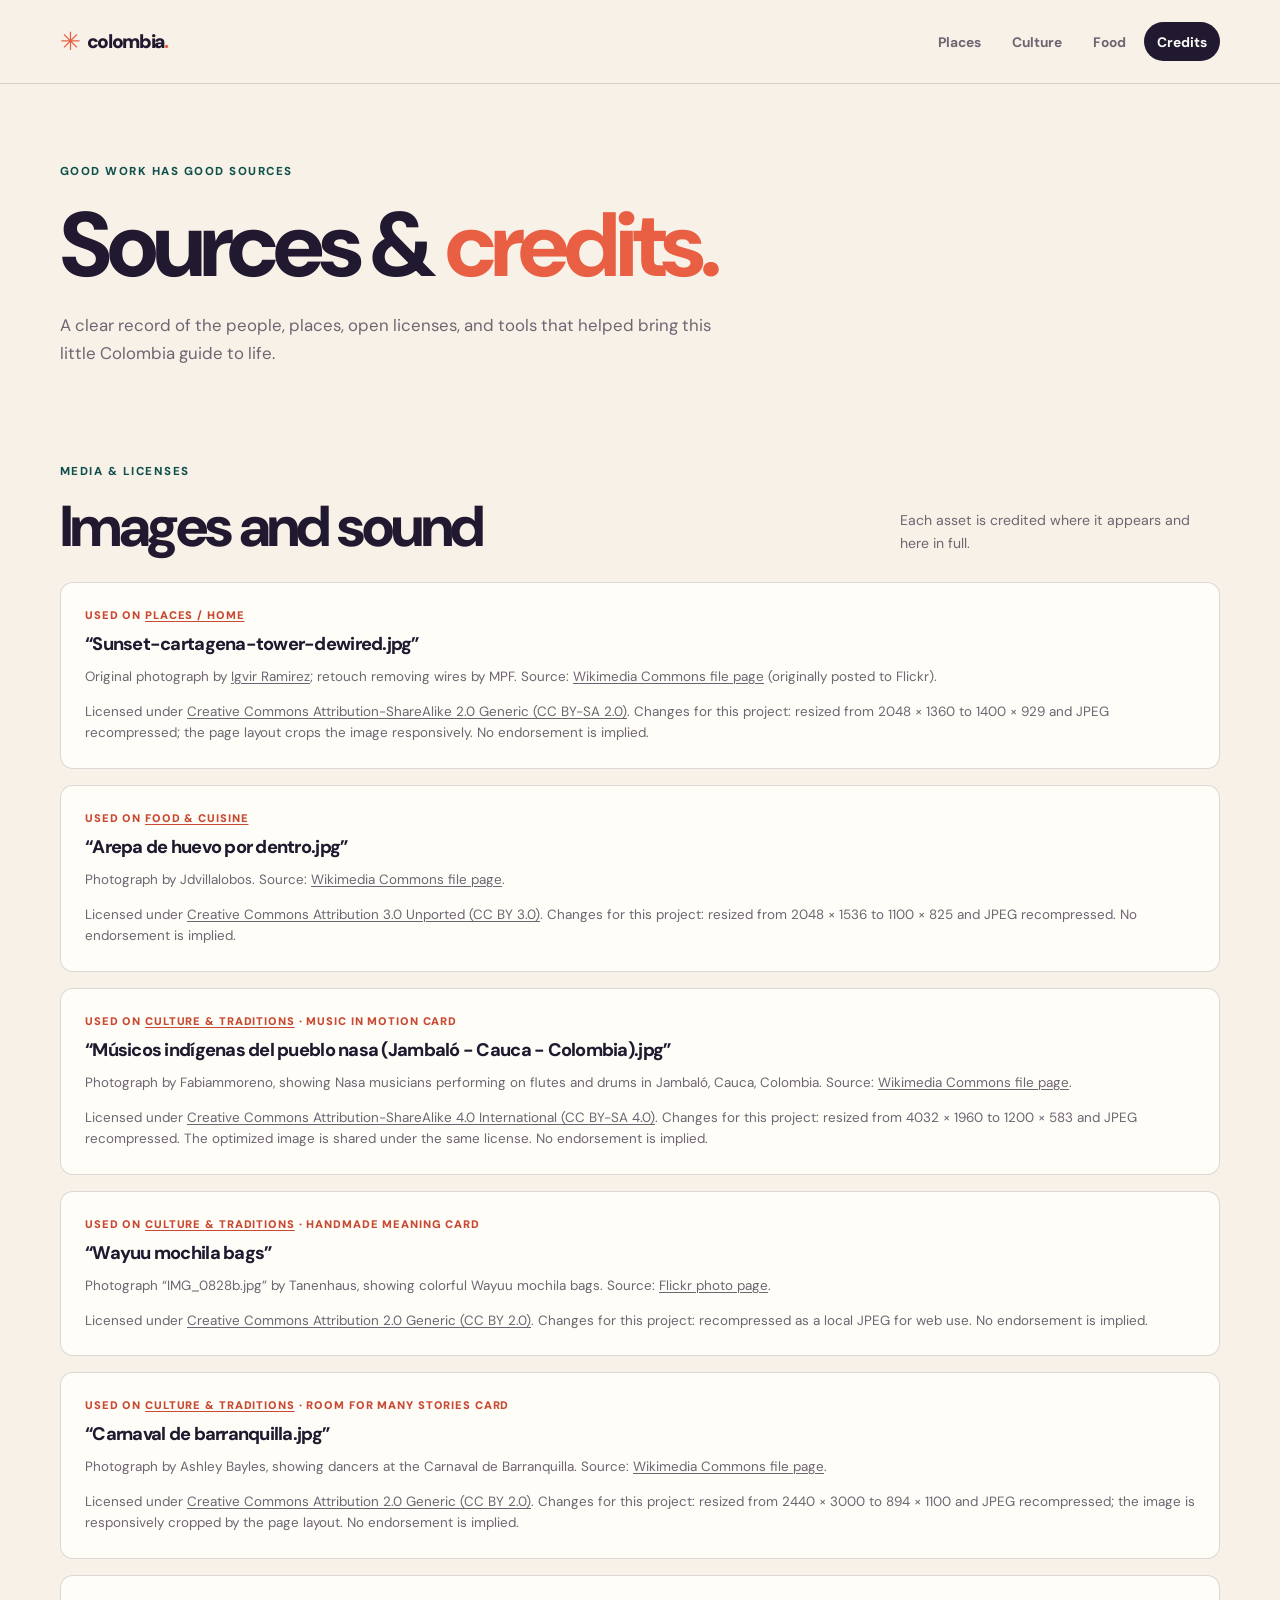
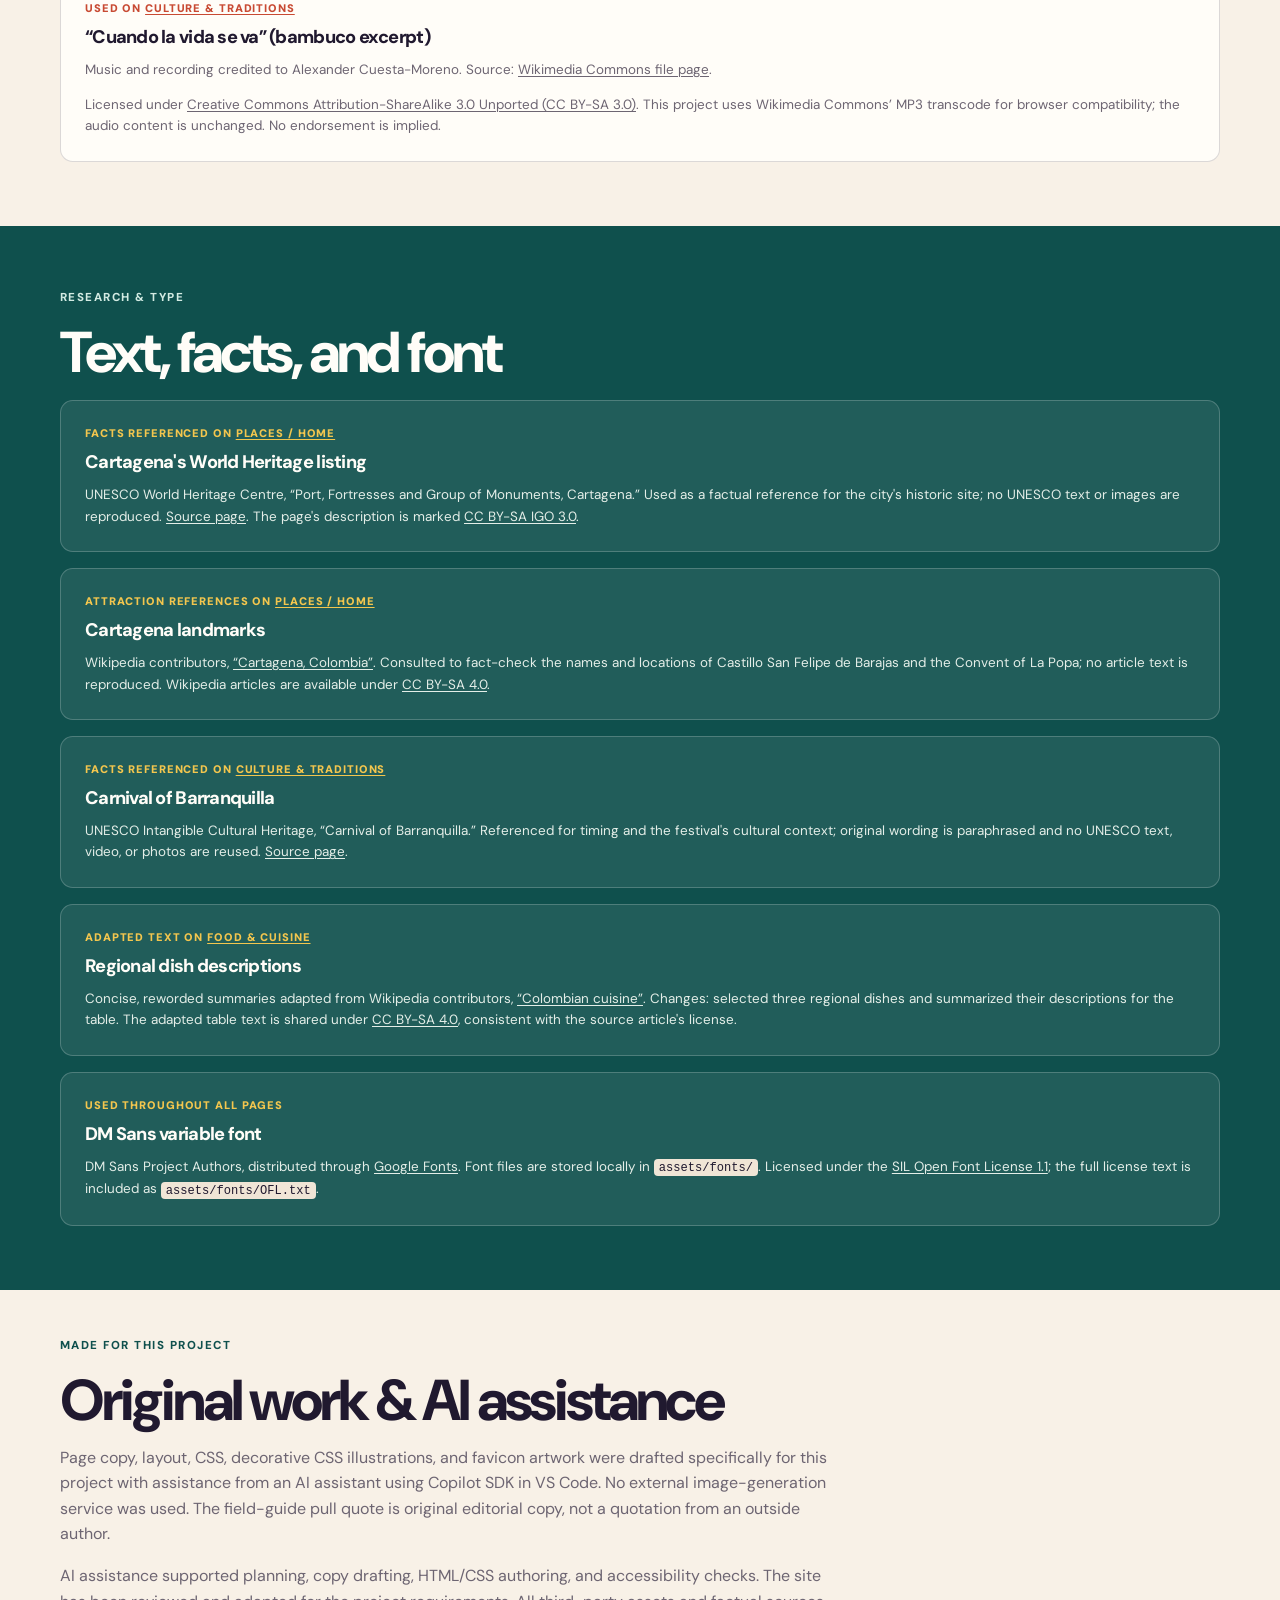
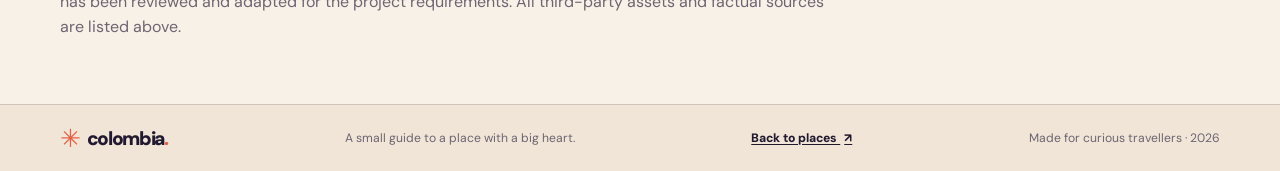
==== commit ad945a0e: "Replace handmade card photo with Wayuu bags Co-authored-by: Copilot <223556219+Copilot@users.noreply" ====
--- a/credits.html
+++ b/credits.html
@@ -67,9 +67,9 @@
           </article>
           <article class="credit-entry">
             <p class="credit-page">Used on <a href="culture.html">Culture &amp; traditions</a> · Handmade meaning card</p>
-            <h3>“Wayuu E'inalaa.jpg”</h3>
-            <p>Photograph by galakuasth, showing a Wayuu woman weaving. Source: <a href="https://commons.wikimedia.org/wiki/File:Wayuu_E%27inalaa.jpg">Wikimedia Commons file page</a>.</p>
-            <p>Licensed under <a href="https://creativecommons.org/licenses/by-sa/4.0/" rel="license">Creative Commons Attribution-ShareAlike 4.0 International (CC BY-SA 4.0)</a>. Changes for this project: resized from 3456 × 4608 to 825 × 1100 and JPEG recompressed. The optimized image is shared under the same license. No endorsement is implied.</p>
+            <h3>“Wayuu mochila bags”</h3>
+            <p>Photograph “IMG_0828b.jpg” by Tanenhaus, showing colorful Wayuu mochila bags. Source: <a href="https://www.flickr.com/photos/52331048@N00/3242812096">Flickr photo page</a>.</p>
+            <p>Licensed under <a href="https://creativecommons.org/licenses/by/2.0/" rel="license">Creative Commons Attribution 2.0 Generic (CC BY 2.0)</a>. Changes for this project: recompressed as a local JPEG for web use. No endorsement is implied.</p>
           </article>
           <article class="credit-entry">
             <p class="credit-page">Used on <a href="culture.html">Culture &amp; traditions</a> · Room for many stories card</p>
